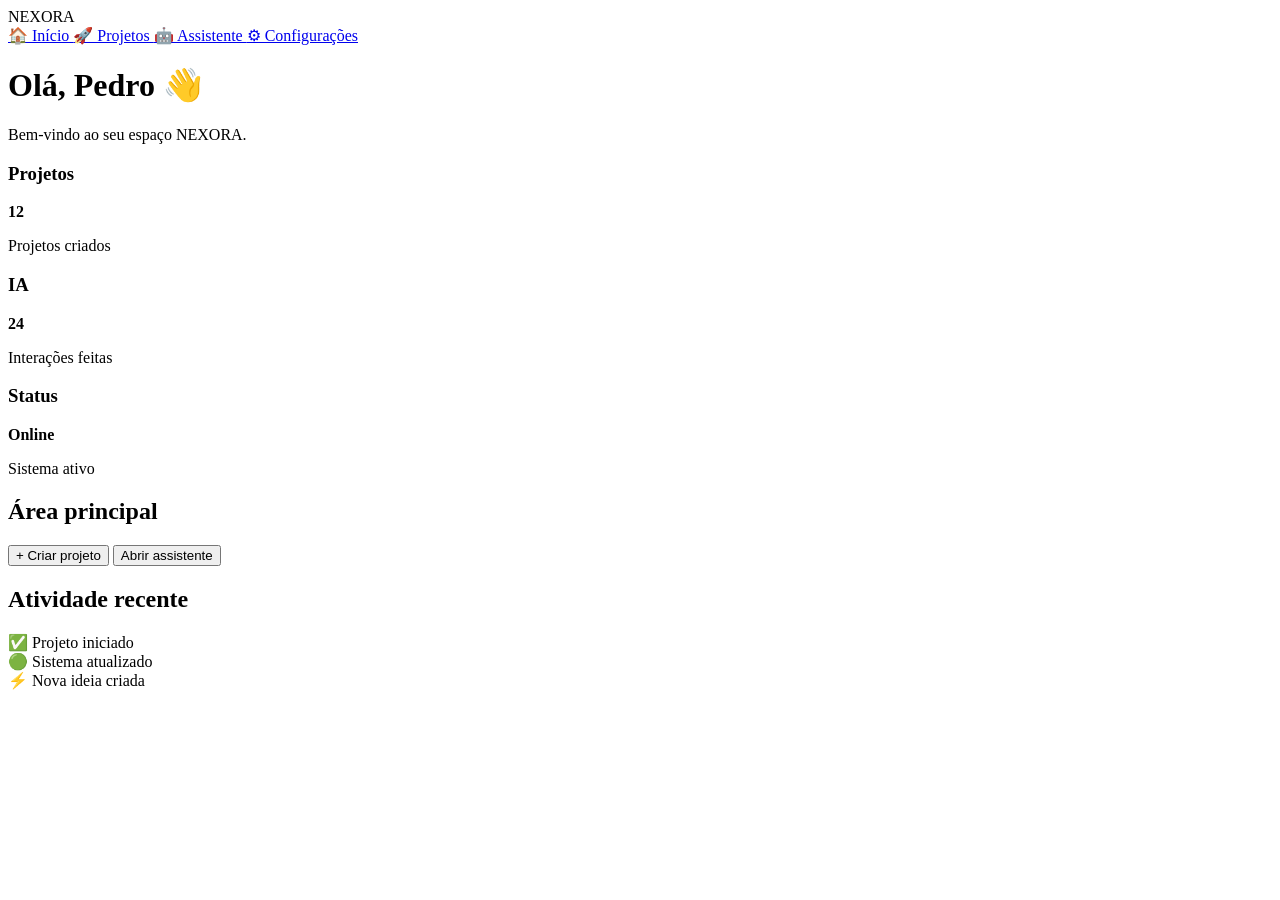
==== dashboard.html @ d0a171ea "Criar dashboard.html" ====
<!DOCTYPE html>
<html lang="pt-BR">

<head>

<meta charset="UTF-8">
<meta name="viewport" content="width=device-width, initial-scale=1.0">

<title>NEXORA Dashboard</title>

<link rel="stylesheet" href="dashboard.css">

</head>


<body>


<aside class="sidebar">

<div class="logo">
NEX<span>ORA</span>
</div>


<nav>

<a href="#">
🏠 Início
</a>

<a href="#">
🚀 Projetos
</a>

<a href="#">
🤖 Assistente
</a>

<a href="#">
⚙ Configurações
</a>

</nav>


</aside>




<main>


<header class="top">

<h1>
Olá, Pedro 👋
</h1>


<p>
Bem-vindo ao seu espaço NEXORA.
</p>

</header>




<section class="cards">


<div class="card">

<h3>
Projetos
</h3>

<strong>
12
</strong>

<p>
Projetos criados
</p>

</div>



<div class="card">

<h3>
IA
</h3>

<strong>
24
</strong>

<p>
Interações feitas
</p>

</div>



<div class="card">

<h3>
Status
</h3>

<strong>
Online
</strong>

<p>
Sistema ativo
</p>

</div>


</section>





<section class="workspace">


<h2>
Área principal
</h2>


<div class="actions">


<button>
+ Criar projeto
</button>


<button>
Abrir assistente
</button>


</div>



</section>





<section class="activity">


<h2>
Atividade recente
</h2>


<div class="item">
✅ Projeto iniciado
</div>


<div class="item">
🟢 Sistema atualizado
</div>


<div class="item">
⚡ Nova ideia criada
</div>


</section>



</main>



</body>

</html>
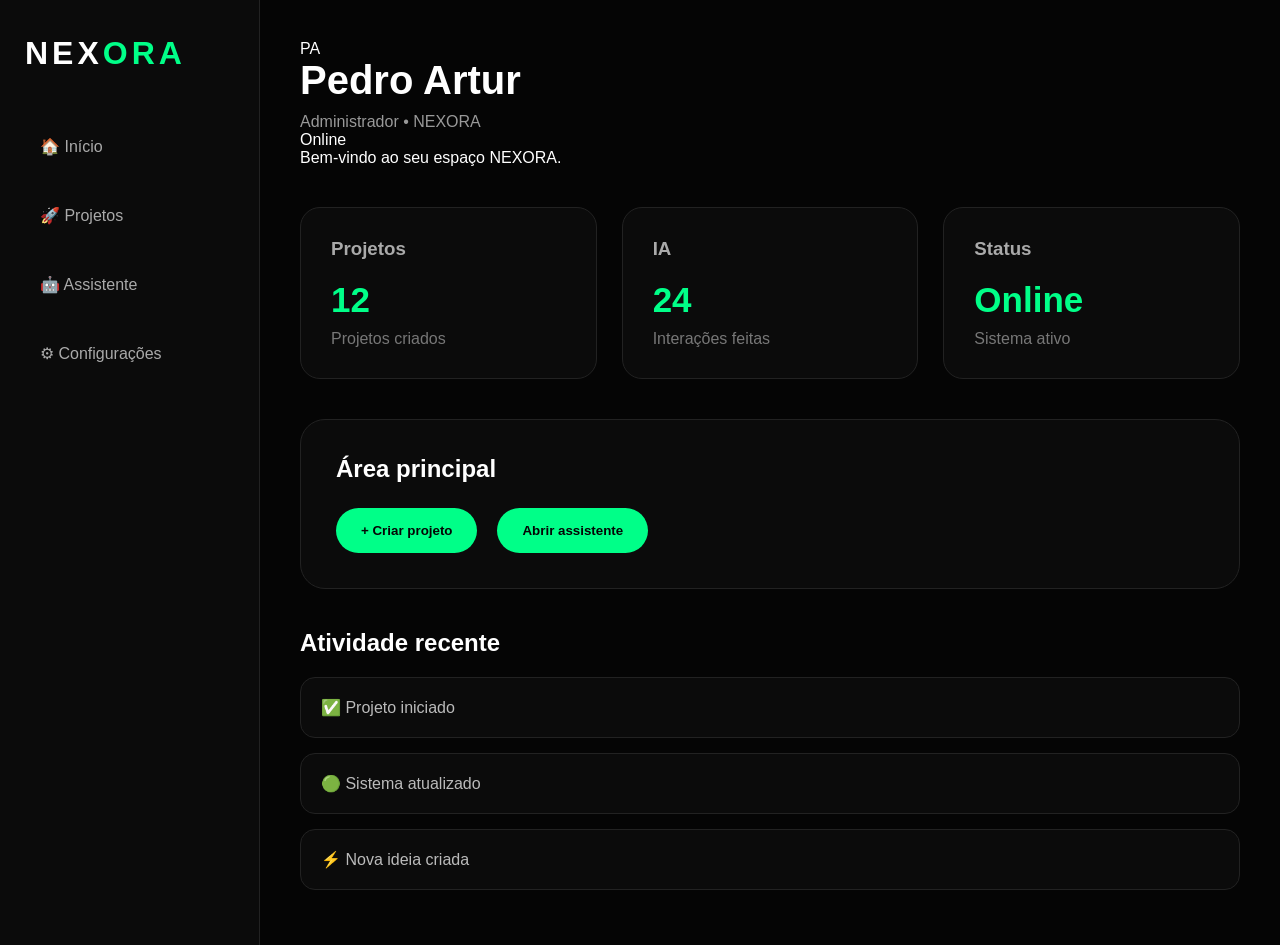
==== commit 7a3ef305: "Atualizar o dashboard.html" ====
--- a/dashboard.html
+++ b/dashboard.html
@@ -54,9 +54,31 @@
 
 <header class="top">
 
-<h1>
-Olá, Pedro 👋
-</h1>
+<div class="profile-card">
+
+<div class="avatar">
+PA
+</div>
+
+<div class="profile-info">
+
+<h1>Pedro Artur</h1>
+
+<p>Administrador • NEXORA</p>
+
+<div class="status">
+
+<span class="online"></span>
+
+Online
+
+</div>
+
+</div>
+
+</div>
+
+</header>
 
 
 <p>
--- a/dashboard.css
+++ b/dashboard.css
@@ -0,0 +1,309 @@
+* {
+    margin:0;
+    padding:0;
+    box-sizing:border-box;
+    font-family:Arial, Helvetica, sans-serif;
+}
+
+
+body {
+
+    background:#050505;
+    color:white;
+    display:flex;
+    min-height:100vh;
+
+}
+
+
+
+/* MENU LATERAL */
+
+
+.sidebar {
+
+    width:260px;
+    background:#0b0b0b;
+    border-right:1px solid #222;
+    padding:35px 25px;
+
+}
+
+
+
+.logo {
+
+    font-size:32px;
+    font-weight:900;
+    letter-spacing:4px;
+    margin-bottom:50px;
+
+}
+
+
+.logo span {
+
+    color:#00ff88;
+
+}
+
+
+
+nav {
+
+    display:flex;
+    flex-direction:column;
+    gap:20px;
+
+}
+
+
+
+nav a {
+
+    color:#aaa;
+    text-decoration:none;
+    padding:15px;
+    border-radius:12px;
+    transition:.3s;
+
+}
+
+
+
+nav a:hover {
+
+    background:#111;
+    color:#00ff88;
+
+}
+
+
+
+
+
+/* CONTEÚDO */
+
+
+main {
+
+    flex:1;
+    padding:40px;
+
+}
+
+
+
+.top h1 {
+
+    font-size:40px;
+
+}
+
+
+
+.top p {
+
+    color:#999;
+    margin-top:10px;
+
+}
+
+
+
+
+
+/* CARDS */
+
+
+.cards {
+
+    display:grid;
+    grid-template-columns:repeat(3,1fr);
+    gap:25px;
+    margin-top:40px;
+
+}
+
+
+
+.card {
+
+    background:#0b0b0b;
+    border:1px solid #222;
+    border-radius:20px;
+    padding:30px;
+    transition:.3s;
+
+}
+
+
+
+.card:hover {
+
+    border-color:#00ff88;
+    transform:translateY(-5px);
+
+}
+
+
+
+.card h3 {
+
+    color:#aaa;
+    margin-bottom:20px;
+
+}
+
+
+
+.card strong {
+
+    font-size:35px;
+    color:#00ff88;
+
+}
+
+
+
+.card p {
+
+    margin-top:10px;
+    color:#777;
+
+}
+
+
+
+
+
+/* ÁREA PRINCIPAL */
+
+
+.workspace {
+
+    margin-top:40px;
+    padding:35px;
+
+    background:#0b0b0b;
+    border-radius:25px;
+    border:1px solid #222;
+
+}
+
+
+
+.workspace h2 {
+
+    margin-bottom:25px;
+
+}
+
+
+
+.actions {
+
+    display:flex;
+    gap:20px;
+
+}
+
+
+
+.actions button {
+
+    padding:15px 25px;
+    border:none;
+    border-radius:30px;
+
+    background:#00ff88;
+    color:#050505;
+
+    font-weight:bold;
+    cursor:pointer;
+
+}
+
+
+
+
+
+/* ATIVIDADE */
+
+
+.activity {
+
+    margin-top:40px;
+
+}
+
+
+
+.activity h2 {
+
+    margin-bottom:20px;
+
+}
+
+
+
+.item {
+
+    background:#0b0b0b;
+    border:1px solid #222;
+    padding:20px;
+    border-radius:15px;
+    margin-bottom:15px;
+
+    color:#bbb;
+
+}
+
+
+
+
+/* CELULAR */
+
+
+@media(max-width:900px){
+
+
+body {
+
+    flex-direction:column;
+
+}
+
+
+.sidebar {
+
+    width:100%;
+
+}
+
+
+
+.cards {
+
+    grid-template-columns:1fr;
+
+}
+
+
+
+main {
+
+    padding:25px;
+
+}
+
+
+
+.actions {
+
+    flex-direction:column;
+
+}
+
+
+}
